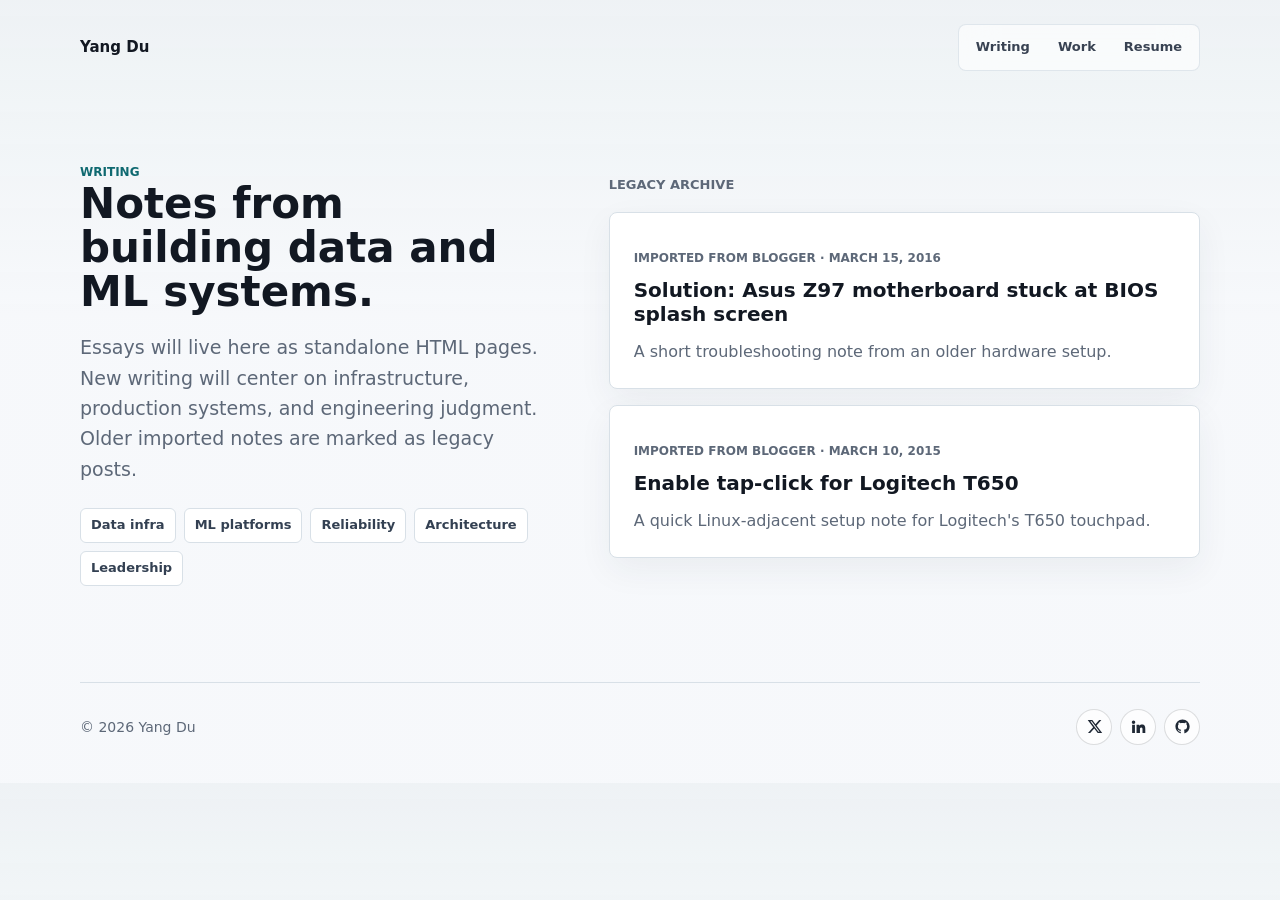
==== blog/index.html @ 54e2e7ce "Modernize personal site and migrate legacy posts" ====
<!DOCTYPE html>
<html lang="en">
  <head>
    <meta charset="utf-8">
    <meta name="viewport" content="width=device-width, initial-scale=1">
    <meta name="description" content="Writing by Yang Du on data systems, ML infrastructure, and engineering judgment.">
    <meta name="theme-color" content="#f6f8fb">
    <title>Writing | Yang Du</title>
    <link rel="stylesheet" href="../stylesheets/stylesheet.css">
    <link rel="stylesheet" href="../stylesheets/print.css" media="print">
  </head>
  <body class="content-page">
    <header class="site-header" aria-label="Primary navigation">
      <a class="brand" href="../" aria-label="Yang Du home">Yang Du</a>
      <nav class="nav-links" aria-label="Site">
        <a href="../#writing">Writing</a>
        <a href="../#work">Work</a>
        <a href="../Resume.pdf">Resume</a>
      </nav>
    </header>

    <main class="content-main">
      <section class="section-inner blog-layout" aria-labelledby="writing-title">
        <div class="page-intro">
          <p class="section-kicker">Writing</p>
          <h1 class="page-title" id="writing-title">Notes from building data and ML systems.</h1>
          <p class="page-copy">
            Essays will live here as standalone HTML pages. New writing will center on
            infrastructure, production systems, and engineering judgment. Older imported notes
            are marked as legacy posts.
          </p>
          <div class="topic-cloud" aria-label="Writing topics">
            <span>Data infra</span>
            <span>ML platforms</span>
            <span>Reliability</span>
            <span>Architecture</span>
            <span>Leadership</span>
          </div>
        </div>

        <div class="post-list" aria-label="Posts">
          <p class="archive-label">Legacy archive</p>
          <a class="post-card" href="2016-03-15-asus-z97-bios-splash-screen.html">
            <p class="post-meta">Imported from Blogger · March 15, 2016</p>
            <h2>Solution: Asus Z97 motherboard stuck at BIOS splash screen</h2>
            <p>A short troubleshooting note from an older hardware setup.</p>
          </a>
          <a class="post-card" href="2015-03-10-logitech-t650-tap-click.html">
            <p class="post-meta">Imported from Blogger · March 10, 2015</p>
            <h2>Enable tap-click for Logitech T650</h2>
            <p>A quick Linux-adjacent setup note for Logitech's T650 touchpad.</p>
          </a>
        </div>
      </section>
    </main>

    <footer class="site-footer">
      <p>© 2026 Yang Du</p>
      <div class="social-links compact" aria-label="Social profiles">
        <a class="icon-link" href="https://x.com/M4rakle" aria-label="X profile" title="X">
          <svg viewBox="0 0 24 24" aria-hidden="true"><path d="M18.6 2.8h3.1l-6.8 7.8 8 10.6h-6.3l-5-6.5-5.7 6.5H2.8l7.3-8.3L2.4 2.8h6.5l4.5 6 5.2-6Zm-1.1 16.5h1.7L8 4.6H6.2l11.3 14.7Z"/></svg>
        </a>
        <a class="icon-link" href="https://www.linkedin.com/in/yondu/" aria-label="LinkedIn profile" title="LinkedIn">
          <svg viewBox="0 0 24 24" aria-hidden="true"><path d="M4.98 3.5a2.5 2.5 0 1 1-.01 5.01 2.5 2.5 0 0 1 .01-5.01ZM3 9.65h3.96V21H3V9.65Zm6.23 0h3.79v1.55h.05c.53-1 1.83-1.92 3.76-1.92 4.02 0 4.76 2.65 4.76 6.1V21h-3.95v-5c0-1.2-.02-2.73-1.66-2.73-1.67 0-1.93 1.3-1.93 2.64V21H9.23V9.65Z"/></svg>
        </a>
        <a class="icon-link" href="https://github.com/m4rakle" aria-label="GitHub profile" title="GitHub">
          <svg viewBox="0 0 24 24" aria-hidden="true"><path d="M12 2.1c-5.5 0-10 4.5-10 10 0 4.4 2.9 8.2 6.9 9.5.5.1.7-.2.7-.5v-1.8c-2.8.6-3.4-1.2-3.4-1.2-.5-1.1-1.1-1.4-1.1-1.4-.9-.6.1-.6.1-.6 1 .1 1.5 1 1.5 1 .9 1.5 2.3 1.1 2.8.8.1-.6.3-1.1.6-1.3-2.2-.3-4.6-1.1-4.6-4.9 0-1.1.4-2 1-2.7-.1-.3-.4-1.3.1-2.7 0 0 .8-.3 2.7 1 .8-.2 1.8-.3 2.7-.3.9 0 1.8.1 2.7.3 1.9-1.3 2.7-1 2.7-1 .5 1.4.2 2.4.1 2.7.6.7 1 1.6 1 2.7 0 3.8-2.3 4.6-4.6 4.9.4.3.7.9.7 1.8v2.7c0 .3.2.6.7.5 4-1.3 6.8-5.1 6.8-9.5 0-5.5-4.5-10-10-10Z"/></svg>
        </a>
      </div>
    </footer>
  </body>
</html>
---- stylesheets/stylesheet.css ----
:root {
  --bg: #f6f8fb;
  --ink: #121822;
  --muted: #5d6878;
  --soft: #eef2f4;
  --surface: #ffffff;
  --surface-strong: rgba(255, 255, 255, 0.84);
  --line: #d8e0e7;
  --teal: #0f6970;
  --green: #3f7d4c;
  --gold: #b97919;
  --shadow: 0 24px 70px rgba(33, 45, 61, 0.12);
}

* {
  box-sizing: border-box;
}

html {
  scroll-behavior: smooth;
}

body {
  margin: 0;
  color: var(--ink);
  background: var(--bg);
  font-family: Inter, ui-sans-serif, system-ui, -apple-system, BlinkMacSystemFont, "Segoe UI", sans-serif;
  font-size: 16px;
  line-height: 1.6;
  letter-spacing: 0;
}

body.content-page {
  background:
    linear-gradient(180deg, rgba(238, 242, 244, 0.92), rgba(246, 248, 251, 0.96) 320px),
    var(--bg);
}

a {
  color: inherit;
  text-decoration: none;
}

a:focus-visible,
button:focus-visible {
  outline: 3px solid rgba(15, 105, 112, 0.34);
  outline-offset: 3px;
}

p,
h1,
h2,
h3 {
  margin: 0;
}

.site-header {
  position: absolute;
  z-index: 4;
  top: 0;
  left: 0;
  right: 0;
  display: flex;
  align-items: center;
  justify-content: space-between;
  gap: 24px;
  width: min(1120px, calc(100% - 48px));
  margin: 0 auto;
  padding: 24px 0;
}

.content-page .site-header {
  position: relative;
}

.brand {
  color: var(--ink);
  font-size: 15px;
  font-weight: 750;
  line-height: 1;
}

.nav-links {
  display: flex;
  align-items: center;
  gap: 6px;
  padding: 6px;
  border: 1px solid rgba(216, 224, 231, 0.78);
  border-radius: 8px;
  background: rgba(255, 255, 255, 0.62);
  backdrop-filter: blur(18px);
}

.nav-links a {
  min-height: 32px;
  padding: 6px 11px;
  border-radius: 6px;
  color: #384252;
  font-size: 13px;
  font-weight: 650;
}

.nav-links a:hover {
  background: rgba(15, 105, 112, 0.08);
  color: var(--teal);
}

.hero {
  position: relative;
  display: flex;
  min-height: 78vh;
  overflow: hidden;
  align-items: center;
  border-bottom: 1px solid var(--line);
  background: #f4f7f8;
}

.signal-canvas {
  position: absolute;
  inset: 0;
  width: 100%;
  height: 100%;
}

.hero-shade {
  position: absolute;
  inset: 0;
  background:
    linear-gradient(90deg, rgba(246, 248, 251, 0.98) 0%, rgba(246, 248, 251, 0.86) 46%, rgba(246, 248, 251, 0.38) 100%),
    linear-gradient(180deg, rgba(185, 121, 25, 0.1), rgba(15, 105, 112, 0.08));
}

.hero-content {
  position: relative;
  z-index: 2;
  width: min(1120px, calc(100% - 48px));
  margin: 0 auto;
  padding: 104px 0 72px;
}

.eyebrow,
.section-kicker,
.card-label,
.post-meta {
  color: var(--teal);
  font-size: 12px;
  font-weight: 800;
  letter-spacing: 0;
  text-transform: uppercase;
}

.hero h1 {
  max-width: 720px;
  margin-top: 14px;
  color: var(--ink);
  font-size: 72px;
  font-weight: 800;
  line-height: 0.96;
  letter-spacing: 0;
}

.hero-copy {
  max-width: 690px;
  margin-top: 24px;
  color: #253041;
  font-size: 22px;
  line-height: 1.45;
}

.hero-actions {
  display: flex;
  flex-wrap: wrap;
  align-items: center;
  gap: 12px;
  margin-top: 34px;
}

.button {
  display: inline-flex;
  min-height: 44px;
  align-items: center;
  justify-content: center;
  padding: 10px 16px;
  border: 1px solid transparent;
  border-radius: 6px;
  font-size: 14px;
  font-weight: 760;
}

.button.primary {
  color: #ffffff;
  background: var(--ink);
  box-shadow: 0 12px 28px rgba(18, 24, 34, 0.16);
}

.button.primary:hover {
  background: #263140;
}

.button.secondary {
  border-color: rgba(18, 24, 34, 0.16);
  color: #263140;
  background: var(--surface-strong);
}

.button.secondary:hover {
  border-color: rgba(15, 105, 112, 0.28);
  color: var(--teal);
}

.social-links {
  display: flex;
  align-items: center;
  gap: 8px;
}

.icon-link {
  display: inline-flex;
  width: 42px;
  height: 42px;
  align-items: center;
  justify-content: center;
  border: 1px solid rgba(18, 24, 34, 0.14);
  border-radius: 50%;
  color: #1f2835;
  background: rgba(255, 255, 255, 0.72);
  transition: transform 160ms ease, border-color 160ms ease, color 160ms ease, background 160ms ease;
}

.icon-link:hover {
  transform: translateY(-2px);
  border-color: rgba(15, 105, 112, 0.34);
  color: var(--teal);
  background: #ffffff;
}

.icon-link svg {
  width: 19px;
  height: 19px;
  fill: currentColor;
}

.proof-grid {
  display: grid;
  max-width: 780px;
  grid-template-columns: repeat(3, minmax(0, 1fr));
  gap: 0;
  margin: 58px 0 0;
  border-top: 1px solid rgba(18, 24, 34, 0.12);
  border-bottom: 1px solid rgba(18, 24, 34, 0.12);
}

.proof-grid div {
  min-width: 0;
  padding: 20px 22px;
  border-right: 1px solid rgba(18, 24, 34, 0.12);
}

.proof-grid div:first-child {
  padding-left: 0;
}

.proof-grid div:last-child {
  border-right: 0;
}

.proof-grid dt {
  color: var(--ink);
  font-size: 20px;
  font-weight: 800;
  line-height: 1.1;
}

.proof-grid dd {
  margin: 6px 0 0;
  color: var(--muted);
  font-size: 13px;
  line-height: 1.45;
}

.section {
  padding: 86px 0;
}

.band {
  background: var(--surface);
}

.section-inner {
  width: min(1120px, calc(100% - 48px));
  margin: 0 auto;
}

.split,
.work-layout,
.blog-layout {
  display: grid;
  grid-template-columns: minmax(0, 0.88fr) minmax(0, 1.12fr);
  gap: 64px;
  align-items: start;
}

.section h2,
.page-title {
  max-width: 580px;
  margin-top: 10px;
  color: var(--ink);
  font-size: 42px;
  font-weight: 800;
  line-height: 1.05;
  letter-spacing: 0;
}

.section-copy {
  max-width: 610px;
  color: var(--muted);
  font-size: 18px;
}

.text-link {
  display: inline-flex;
  align-items: center;
  margin-top: 18px;
  color: var(--teal);
  font-weight: 780;
}

.text-link::after {
  width: 34px;
  height: 1px;
  margin-left: 10px;
  background: currentColor;
  content: "";
}

.card-grid {
  display: grid;
  grid-template-columns: repeat(3, minmax(0, 1fr));
  gap: 18px;
  margin-top: 42px;
}

.card {
  min-width: 0;
  padding: 24px;
  border: 1px solid var(--line);
  border-radius: 8px;
  background: #fbfcfd;
  box-shadow: 0 10px 30px rgba(33, 45, 61, 0.05);
}

.card h3,
.work-list h3,
.post-list h2 {
  margin-top: 10px;
  color: var(--ink);
  font-size: 20px;
  font-weight: 800;
  line-height: 1.22;
  letter-spacing: 0;
}

.card p:last-child,
.work-list p,
.post-list p {
  margin-top: 12px;
  color: var(--muted);
}

.work-list {
  display: grid;
  gap: 22px;
}

.work-list article {
  padding-bottom: 22px;
  border-bottom: 1px solid var(--line);
}

.work-list article:last-child {
  padding-bottom: 0;
  border-bottom: 0;
}

.content-main {
  padding: 68px 0 96px;
}

.page-intro {
  max-width: 780px;
}

.page-title {
  margin-top: 0;
}

.page-copy {
  max-width: 700px;
  margin-top: 18px;
  color: var(--muted);
  font-size: 19px;
}

.post-list {
  display: grid;
  gap: 16px;
}

.archive-label {
  color: var(--muted);
  font-size: 13px;
  font-weight: 800;
  letter-spacing: 0;
  text-transform: uppercase;
}

.post-card {
  display: block;
  padding: 24px;
  border: 1px solid var(--line);
  border-radius: 8px;
  background: var(--surface);
  box-shadow: 0 12px 34px rgba(33, 45, 61, 0.06);
}

.post-card:hover {
  border-color: rgba(15, 105, 112, 0.3);
}

.back-link {
  display: inline-flex;
  margin-bottom: 24px;
  color: var(--teal);
  font-size: 14px;
  font-weight: 760;
}

.post-article {
  max-width: 820px;
}

.post-header {
  padding-bottom: 28px;
  border-bottom: 1px solid var(--line);
}

.legacy-note {
  margin-top: 24px;
  padding: 16px 18px;
  border: 1px solid rgba(185, 121, 25, 0.28);
  border-radius: 8px;
  color: #4d4337;
  background: rgba(255, 252, 246, 0.82);
}

.post-body {
  margin-top: 34px;
  color: #253041;
  font-size: 18px;
}

.post-body p,
.post-body ol {
  margin: 0 0 22px;
}

.post-body ol {
  padding-left: 24px;
}

.post-body li {
  margin-bottom: 12px;
}

.empty-state {
  padding: 28px;
  border: 1px dashed rgba(15, 105, 112, 0.32);
  border-radius: 8px;
  color: var(--muted);
  background: rgba(255, 255, 255, 0.66);
}

.topic-cloud {
  display: flex;
  flex-wrap: wrap;
  gap: 8px;
  margin-top: 24px;
}

.topic-cloud span {
  padding: 6px 10px;
  border: 1px solid var(--line);
  border-radius: 6px;
  color: #334052;
  background: var(--surface);
  font-size: 13px;
  font-weight: 700;
}

.site-footer {
  display: flex;
  align-items: center;
  justify-content: space-between;
  gap: 20px;
  width: min(1120px, calc(100% - 48px));
  margin: 0 auto;
  padding: 26px 0 38px;
  border-top: 1px solid var(--line);
  color: var(--muted);
  font-size: 14px;
}

.site-footer .icon-link,
.social-links.compact .icon-link {
  width: 36px;
  height: 36px;
}

.site-footer .icon-link svg,
.social-links.compact .icon-link svg {
  width: 17px;
  height: 17px;
}

@media (max-width: 900px) {
  .hero h1 {
    font-size: 56px;
  }

  .hero-copy {
    font-size: 19px;
  }

  .split,
  .work-layout,
  .blog-layout {
    grid-template-columns: 1fr;
    gap: 30px;
  }

  .card-grid {
    grid-template-columns: 1fr;
  }
}

@media (max-width: 640px) {
  .site-header {
    width: min(100% - 32px, 1120px);
    flex-direction: column;
    align-items: flex-start;
    gap: 14px;
    padding-top: 18px;
  }

  .nav-links {
    width: 100%;
    justify-content: space-between;
  }

  .nav-links a {
    flex: 1;
    text-align: center;
  }

  .hero {
    min-height: 82vh;
  }

  .hero-shade {
    background:
      linear-gradient(90deg, rgba(246, 248, 251, 0.98) 0%, rgba(246, 248, 251, 0.9) 100%),
      linear-gradient(180deg, rgba(185, 121, 25, 0.08), rgba(15, 105, 112, 0.06));
  }

  .hero-content {
    width: min(100% - 32px, 1120px);
    padding: 148px 0 48px;
  }

  .hero h1 {
    font-size: 46px;
  }

  .hero-copy {
    font-size: 18px;
  }

  .hero-actions {
    align-items: stretch;
  }

  .button {
    flex: 1 1 132px;
  }

  .social-links {
    flex: 1 1 100%;
  }

  .proof-grid {
    grid-template-columns: 1fr;
    margin-top: 40px;
  }

  .proof-grid div,
  .proof-grid div:first-child {
    padding: 16px 0;
    border-right: 0;
    border-bottom: 1px solid rgba(18, 24, 34, 0.12);
  }

  .proof-grid div:last-child {
    border-bottom: 0;
  }

  .section,
  .content-main {
    padding: 58px 0;
  }

  .section-inner,
  .site-footer {
    width: min(100% - 32px, 1120px);
  }

  .section h2,
  .page-title {
    font-size: 32px;
  }

  .section-copy,
  .page-copy {
    font-size: 17px;
  }

  .post-body {
    font-size: 17px;
  }

  .card,
  .post-card,
  .empty-state {
    padding: 20px;
  }

  .site-footer {
    flex-direction: column;
    align-items: flex-start;
  }
}
---- stylesheets/print.css ----
* {
  box-sizing: border-box;
}

body {
  margin: 0.5in;
  color: #111111;
  background: #ffffff;
  font: 12pt/1.5 Georgia, "Times New Roman", serif;
}

a {
  color: #111111;
  text-decoration: underline;
}

.site-header,
.signal-canvas,
.hero-shade,
.hero-actions,
.site-footer {
  display: none;
}

.hero,
.section,
.content-main {
  min-height: 0;
  padding: 0 0 24pt;
  border: 0;
  background: transparent;
}

.hero-content,
.section-inner {
  width: auto;
  padding: 0;
}

h1,
h2,
h3,
p {
  margin: 0 0 10pt;
}

h1 {
  font-size: 28pt;
}

h2,
.page-title {
  font-size: 18pt;
}

.card,
.post-card,
.empty-state {
  padding: 0;
  border: 0;
  box-shadow: none;
}
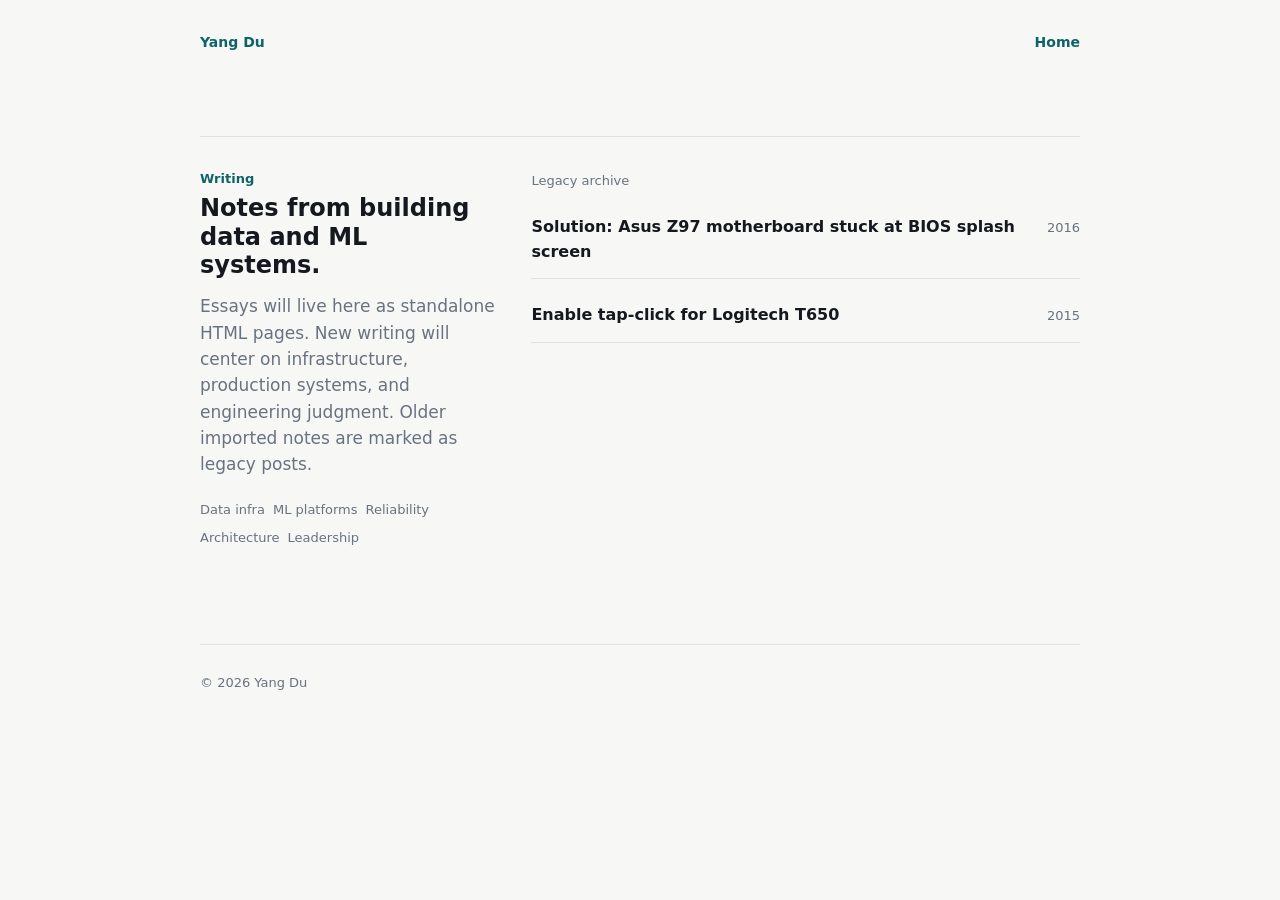
==== commit d65c8816: "Simplify personal site landing page" ====
--- a/blog/index.html
+++ b/blog/index.html
@@ -13,14 +13,12 @@
     <header class="site-header" aria-label="Primary navigation">
       <a class="brand" href="../" aria-label="Yang Du home">Yang Du</a>
       <nav class="nav-links" aria-label="Site">
-        <a href="../#writing">Writing</a>
-        <a href="../#work">Work</a>
-        <a href="../Resume.pdf">Resume</a>
+        <a href="../">Home</a>
       </nav>
     </header>
 
     <main class="content-main">
-      <section class="section-inner blog-layout" aria-labelledby="writing-title">
+      <section class="page-shell blog-layout" aria-labelledby="writing-title">
         <div class="page-intro">
           <p class="section-kicker">Writing</p>
           <h1 class="page-title" id="writing-title">Notes from building data and ML systems.</h1>
@@ -41,32 +39,17 @@
         <div class="post-list" aria-label="Posts">
           <p class="archive-label">Legacy archive</p>
           <a class="post-card" href="2016-03-15-asus-z97-bios-splash-screen.html">
-            <p class="post-meta">Imported from Blogger · March 15, 2016</p>
-            <h2>Solution: Asus Z97 motherboard stuck at BIOS splash screen</h2>
-            <p>A short troubleshooting note from an older hardware setup.</p>
+            <span>Solution: Asus Z97 motherboard stuck at BIOS splash screen</span>
+            <span>2016</span>
           </a>
           <a class="post-card" href="2015-03-10-logitech-t650-tap-click.html">
-            <p class="post-meta">Imported from Blogger · March 10, 2015</p>
-            <h2>Enable tap-click for Logitech T650</h2>
-            <p>A quick Linux-adjacent setup note for Logitech's T650 touchpad.</p>
+            <span>Enable tap-click for Logitech T650</span>
+            <span>2015</span>
           </a>
         </div>
       </section>
     </main>
 
-    <footer class="site-footer">
-      <p>© 2026 Yang Du</p>
-      <div class="social-links compact" aria-label="Social profiles">
-        <a class="icon-link" href="https://x.com/M4rakle" aria-label="X profile" title="X">
-          <svg viewBox="0 0 24 24" aria-hidden="true"><path d="M18.6 2.8h3.1l-6.8 7.8 8 10.6h-6.3l-5-6.5-5.7 6.5H2.8l7.3-8.3L2.4 2.8h6.5l4.5 6 5.2-6Zm-1.1 16.5h1.7L8 4.6H6.2l11.3 14.7Z"/></svg>
-        </a>
-        <a class="icon-link" href="https://www.linkedin.com/in/yondu/" aria-label="LinkedIn profile" title="LinkedIn">
-          <svg viewBox="0 0 24 24" aria-hidden="true"><path d="M4.98 3.5a2.5 2.5 0 1 1-.01 5.01 2.5 2.5 0 0 1 .01-5.01ZM3 9.65h3.96V21H3V9.65Zm6.23 0h3.79v1.55h.05c.53-1 1.83-1.92 3.76-1.92 4.02 0 4.76 2.65 4.76 6.1V21h-3.95v-5c0-1.2-.02-2.73-1.66-2.73-1.67 0-1.93 1.3-1.93 2.64V21H9.23V9.65Z"/></svg>
-        </a>
-        <a class="icon-link" href="https://github.com/m4rakle" aria-label="GitHub profile" title="GitHub">
-          <svg viewBox="0 0 24 24" aria-hidden="true"><path d="M12 2.1c-5.5 0-10 4.5-10 10 0 4.4 2.9 8.2 6.9 9.5.5.1.7-.2.7-.5v-1.8c-2.8.6-3.4-1.2-3.4-1.2-.5-1.1-1.1-1.4-1.1-1.4-.9-.6.1-.6.1-.6 1 .1 1.5 1 1.5 1 .9 1.5 2.3 1.1 2.8.8.1-.6.3-1.1.6-1.3-2.2-.3-4.6-1.1-4.6-4.9 0-1.1.4-2 1-2.7-.1-.3-.4-1.3.1-2.7 0 0 .8-.3 2.7 1 .8-.2 1.8-.3 2.7-.3.9 0 1.8.1 2.7.3 1.9-1.3 2.7-1 2.7-1 .5 1.4.2 2.4.1 2.7.6.7 1 1.6 1 2.7 0 3.8-2.3 4.6-4.6 4.9.4.3.7.9.7 1.8v2.7c0 .3.2.6.7.5 4-1.3 6.8-5.1 6.8-9.5 0-5.5-4.5-10-10-10Z"/></svg>
-        </a>
-      </div>
-    </footer>
+    <footer class="site-footer">© 2026 Yang Du</footer>
   </body>
 </html>
--- a/stylesheets/stylesheet.css
+++ b/stylesheets/stylesheet.css
@@ -1,15 +1,11 @@
 :root {
-  --bg: #f6f8fb;
-  --ink: #121822;
-  --muted: #5d6878;
-  --soft: #eef2f4;
+  --bg: #f7f8f6;
+  --ink: #15191f;
+  --muted: #69727f;
+  --line: #dde3e0;
   --surface: #ffffff;
-  --surface-strong: rgba(255, 255, 255, 0.84);
-  --line: #d8e0e7;
-  --teal: #0f6970;
-  --green: #3f7d4c;
-  --gold: #b97919;
-  --shadow: 0 24px 70px rgba(33, 45, 61, 0.12);
+  --accent: #0d6468;
+  --warm: #b17424;
 }
 
 * {
@@ -17,23 +13,18 @@
 }
 
 html {
-  scroll-behavior: smooth;
+  background: var(--bg);
 }
 
 body {
+  min-height: 100vh;
   margin: 0;
   color: var(--ink);
   background: var(--bg);
-  font-family: Inter, ui-sans-serif, system-ui, -apple-system, BlinkMacSystemFont, "Segoe UI", sans-serif;
+  font-family: ui-sans-serif, system-ui, -apple-system, BlinkMacSystemFont, "Segoe UI", sans-serif;
   font-size: 16px;
-  line-height: 1.6;
+  line-height: 1.55;
   letter-spacing: 0;
-}
-
-body.content-page {
-  background:
-    linear-gradient(180deg, rgba(238, 242, 244, 0.92), rgba(246, 248, 251, 0.96) 320px),
-    var(--bg);
 }
 
 a {
@@ -41,610 +32,274 @@
   text-decoration: none;
 }
 
-a:focus-visible,
-button:focus-visible {
-  outline: 3px solid rgba(15, 105, 112, 0.34);
-  outline-offset: 3px;
+a:focus-visible {
+  outline: 3px solid rgba(13, 100, 104, 0.28);
+  outline-offset: 4px;
 }
 
 p,
 h1,
-h2,
-h3 {
+h2 {
   margin: 0;
 }
 
-.site-header {
-  position: absolute;
-  z-index: 4;
-  top: 0;
-  left: 0;
-  right: 0;
-  display: flex;
-  align-items: center;
-  justify-content: space-between;
-  gap: 24px;
-  width: min(1120px, calc(100% - 48px));
+.home-shell,
+.page-shell {
+  width: min(880px, calc(100% - 48px));
   margin: 0 auto;
-  padding: 24px 0;
-}
-
-.content-page .site-header {
-  position: relative;
-}
-
-.brand {
+}
+
+.home-shell {
+  display: grid;
+  gap: 68px;
+  padding: 120px 0 96px;
+}
+
+.profile {
+  max-width: 720px;
+}
+
+.section-label,
+.section-kicker,
+.post-meta {
+  color: var(--accent);
+  font-size: 13px;
+  font-weight: 760;
+  line-height: 1.2;
+}
+
+.profile h1 {
   color: var(--ink);
-  font-size: 15px;
-  font-weight: 750;
-  line-height: 1;
-}
-
-.nav-links {
-  display: flex;
-  align-items: center;
-  gap: 6px;
-  padding: 6px;
-  border: 1px solid rgba(216, 224, 231, 0.78);
-  border-radius: 8px;
-  background: rgba(255, 255, 255, 0.62);
-  backdrop-filter: blur(18px);
-}
-
-.nav-links a {
-  min-height: 32px;
-  padding: 6px 11px;
-  border-radius: 6px;
-  color: #384252;
-  font-size: 13px;
-  font-weight: 650;
-}
-
-.nav-links a:hover {
-  background: rgba(15, 105, 112, 0.08);
-  color: var(--teal);
-}
-
-.hero {
-  position: relative;
-  display: flex;
-  min-height: 78vh;
-  overflow: hidden;
-  align-items: center;
-  border-bottom: 1px solid var(--line);
-  background: #f4f7f8;
-}
-
-.signal-canvas {
-  position: absolute;
-  inset: 0;
-  width: 100%;
-  height: 100%;
-}
-
-.hero-shade {
-  position: absolute;
-  inset: 0;
-  background:
-    linear-gradient(90deg, rgba(246, 248, 251, 0.98) 0%, rgba(246, 248, 251, 0.86) 46%, rgba(246, 248, 251, 0.38) 100%),
-    linear-gradient(180deg, rgba(185, 121, 25, 0.1), rgba(15, 105, 112, 0.08));
-}
-
-.hero-content {
-  position: relative;
-  z-index: 2;
-  width: min(1120px, calc(100% - 48px));
-  margin: 0 auto;
-  padding: 104px 0 72px;
-}
-
-.eyebrow,
-.section-kicker,
-.card-label,
-.post-meta {
-  color: var(--teal);
-  font-size: 12px;
-  font-weight: 800;
+  font-size: clamp(46px, 6vw, 78px);
+  font-weight: 760;
+  line-height: 0.98;
   letter-spacing: 0;
-  text-transform: uppercase;
-}
-
-.hero h1 {
-  max-width: 720px;
-  margin-top: 14px;
-  color: var(--ink);
-  font-size: 72px;
-  font-weight: 800;
-  line-height: 0.96;
-  letter-spacing: 0;
-}
-
-.hero-copy {
-  max-width: 690px;
-  margin-top: 24px;
-  color: #253041;
+}
+
+.intro {
+  max-width: 560px;
+  margin-top: 18px;
+  color: #29313b;
   font-size: 22px;
-  line-height: 1.45;
-}
-
-.hero-actions {
-  display: flex;
-  flex-wrap: wrap;
-  align-items: center;
-  gap: 12px;
-  margin-top: 34px;
-}
-
-.button {
-  display: inline-flex;
-  min-height: 44px;
-  align-items: center;
-  justify-content: center;
-  padding: 10px 16px;
-  border: 1px solid transparent;
-  border-radius: 6px;
-  font-size: 14px;
-  font-weight: 760;
-}
-
-.button.primary {
-  color: #ffffff;
-  background: var(--ink);
-  box-shadow: 0 12px 28px rgba(18, 24, 34, 0.16);
-}
-
-.button.primary:hover {
-  background: #263140;
-}
-
-.button.secondary {
-  border-color: rgba(18, 24, 34, 0.16);
-  color: #263140;
-  background: var(--surface-strong);
-}
-
-.button.secondary:hover {
-  border-color: rgba(15, 105, 112, 0.28);
-  color: var(--teal);
+  line-height: 1.42;
 }
 
 .social-links {
   display: flex;
   align-items: center;
-  gap: 8px;
+  gap: 12px;
+  margin-top: 26px;
 }
 
 .icon-link {
   display: inline-flex;
-  width: 42px;
-  height: 42px;
+  width: 46px;
+  height: 46px;
   align-items: center;
   justify-content: center;
-  border: 1px solid rgba(18, 24, 34, 0.14);
+  border: 1px solid var(--line);
   border-radius: 50%;
-  color: #1f2835;
-  background: rgba(255, 255, 255, 0.72);
-  transition: transform 160ms ease, border-color 160ms ease, color 160ms ease, background 160ms ease;
+  color: var(--ink);
+  background: var(--surface);
 }
 
 .icon-link:hover {
-  transform: translateY(-2px);
-  border-color: rgba(15, 105, 112, 0.34);
-  color: var(--teal);
-  background: #ffffff;
+  border-color: rgba(13, 100, 104, 0.36);
+  color: var(--accent);
 }
 
 .icon-link svg {
-  width: 19px;
-  height: 19px;
+  width: 20px;
+  height: 20px;
   fill: currentColor;
 }
 
-.proof-grid {
+.writing-preview,
+.blog-layout {
   display: grid;
-  max-width: 780px;
-  grid-template-columns: repeat(3, minmax(0, 1fr));
-  gap: 0;
-  margin: 58px 0 0;
-  border-top: 1px solid rgba(18, 24, 34, 0.12);
-  border-bottom: 1px solid rgba(18, 24, 34, 0.12);
-}
-
-.proof-grid div {
+  grid-template-columns: minmax(0, 0.7fr) minmax(0, 1.3fr);
+  gap: 36px;
+  align-items: start;
+  padding-top: 34px;
+  border-top: 1px solid var(--line);
+}
+
+.writing-preview h2,
+.page-title {
+  margin-top: 8px;
+  font-size: 24px;
+  font-weight: 720;
+  line-height: 1.18;
+  letter-spacing: 0;
+}
+
+.post-list {
+  display: grid;
+  gap: 10px;
+}
+
+.post-card {
+  display: grid;
+  grid-template-columns: minmax(0, 1fr) auto;
+  gap: 18px;
+  align-items: baseline;
+  padding: 14px 0;
+  border-bottom: 1px solid var(--line);
+}
+
+.post-card:first-child {
+  padding-top: 0;
+}
+
+.post-card span:first-child {
   min-width: 0;
-  padding: 20px 22px;
-  border-right: 1px solid rgba(18, 24, 34, 0.12);
-}
-
-.proof-grid div:first-child {
-  padding-left: 0;
-}
-
-.proof-grid div:last-child {
-  border-right: 0;
-}
-
-.proof-grid dt {
   color: var(--ink);
-  font-size: 20px;
-  font-weight: 800;
-  line-height: 1.1;
-}
-
-.proof-grid dd {
-  margin: 6px 0 0;
+  font-weight: 660;
+}
+
+.post-card span:last-child {
   color: var(--muted);
   font-size: 13px;
-  line-height: 1.45;
-}
-
-.section {
-  padding: 86px 0;
-}
-
-.band {
-  background: var(--surface);
-}
-
-.section-inner {
-  width: min(1120px, calc(100% - 48px));
+  white-space: nowrap;
+}
+
+.post-card:hover span:first-child {
+  color: var(--accent);
+}
+
+.site-header {
+  display: flex;
+  justify-content: space-between;
+  gap: 24px;
+  width: min(880px, calc(100% - 48px));
   margin: 0 auto;
-}
-
-.split,
-.work-layout,
-.blog-layout {
-  display: grid;
-  grid-template-columns: minmax(0, 0.88fr) minmax(0, 1.12fr);
-  gap: 64px;
-  align-items: start;
-}
-
-.section h2,
-.page-title {
-  max-width: 580px;
-  margin-top: 10px;
-  color: var(--ink);
-  font-size: 42px;
-  font-weight: 800;
-  line-height: 1.05;
-  letter-spacing: 0;
-}
-
-.section-copy {
-  max-width: 610px;
+  padding: 32px 0 0;
+}
+
+.brand,
+.nav-links a,
+.back-link {
+  color: var(--accent);
+  font-size: 14px;
+  font-weight: 720;
+}
+
+.nav-links {
+  display: flex;
+  gap: 18px;
+}
+
+.content-main {
+  padding: 82px 0 96px;
+}
+
+.page-copy {
+  max-width: 620px;
+  margin-top: 14px;
   color: var(--muted);
-  font-size: 18px;
-}
-
-.text-link {
-  display: inline-flex;
-  align-items: center;
-  margin-top: 18px;
-  color: var(--teal);
-  font-weight: 780;
-}
-
-.text-link::after {
-  width: 34px;
-  height: 1px;
-  margin-left: 10px;
-  background: currentColor;
-  content: "";
-}
-
-.card-grid {
-  display: grid;
-  grid-template-columns: repeat(3, minmax(0, 1fr));
-  gap: 18px;
-  margin-top: 42px;
-}
-
-.card {
-  min-width: 0;
-  padding: 24px;
-  border: 1px solid var(--line);
-  border-radius: 8px;
-  background: #fbfcfd;
-  box-shadow: 0 10px 30px rgba(33, 45, 61, 0.05);
-}
-
-.card h3,
-.work-list h3,
-.post-list h2 {
-  margin-top: 10px;
-  color: var(--ink);
-  font-size: 20px;
-  font-weight: 800;
-  line-height: 1.22;
-  letter-spacing: 0;
-}
-
-.card p:last-child,
-.work-list p,
-.post-list p {
-  margin-top: 12px;
-  color: var(--muted);
-}
-
-.work-list {
-  display: grid;
-  gap: 22px;
-}
-
-.work-list article {
-  padding-bottom: 22px;
-  border-bottom: 1px solid var(--line);
-}
-
-.work-list article:last-child {
-  padding-bottom: 0;
-  border-bottom: 0;
-}
-
-.content-main {
-  padding: 68px 0 96px;
-}
-
-.page-intro {
-  max-width: 780px;
-}
-
-.page-title {
-  margin-top: 0;
-}
-
-.page-copy {
-  max-width: 700px;
-  margin-top: 18px;
-  color: var(--muted);
-  font-size: 19px;
-}
-
-.post-list {
-  display: grid;
-  gap: 16px;
-}
-
-.archive-label {
-  color: var(--muted);
-  font-size: 13px;
-  font-weight: 800;
-  letter-spacing: 0;
-  text-transform: uppercase;
-}
-
-.post-card {
-  display: block;
-  padding: 24px;
-  border: 1px solid var(--line);
-  border-radius: 8px;
-  background: var(--surface);
-  box-shadow: 0 12px 34px rgba(33, 45, 61, 0.06);
-}
-
-.post-card:hover {
-  border-color: rgba(15, 105, 112, 0.3);
-}
-
-.back-link {
-  display: inline-flex;
-  margin-bottom: 24px;
-  color: var(--teal);
-  font-size: 14px;
-  font-weight: 760;
-}
-
-.post-article {
-  max-width: 820px;
-}
-
-.post-header {
-  padding-bottom: 28px;
-  border-bottom: 1px solid var(--line);
-}
-
-.legacy-note {
-  margin-top: 24px;
-  padding: 16px 18px;
-  border: 1px solid rgba(185, 121, 25, 0.28);
-  border-radius: 8px;
-  color: #4d4337;
-  background: rgba(255, 252, 246, 0.82);
-}
-
-.post-body {
-  margin-top: 34px;
-  color: #253041;
-  font-size: 18px;
-}
-
-.post-body p,
-.post-body ol {
-  margin: 0 0 22px;
-}
-
-.post-body ol {
-  padding-left: 24px;
-}
-
-.post-body li {
-  margin-bottom: 12px;
-}
-
-.empty-state {
-  padding: 28px;
-  border: 1px dashed rgba(15, 105, 112, 0.32);
-  border-radius: 8px;
-  color: var(--muted);
-  background: rgba(255, 255, 255, 0.66);
+  font-size: 17px;
 }
 
 .topic-cloud {
   display: flex;
   flex-wrap: wrap;
   gap: 8px;
-  margin-top: 24px;
-}
-
-.topic-cloud span {
-  padding: 6px 10px;
-  border: 1px solid var(--line);
-  border-radius: 6px;
-  color: #334052;
-  background: var(--surface);
+  margin-top: 22px;
+}
+
+.topic-cloud span,
+.archive-label {
+  color: var(--muted);
   font-size: 13px;
-  font-weight: 700;
+}
+
+.post-article {
+  max-width: 760px;
+}
+
+.post-header {
+  margin-top: 28px;
+  padding-bottom: 24px;
+  border-bottom: 1px solid var(--line);
+}
+
+.legacy-note {
+  margin-top: 22px;
+  padding: 14px 16px;
+  border-left: 3px solid var(--warm);
+  color: #4f4538;
+  background: #fffaf2;
+}
+
+.post-body {
+  margin-top: 32px;
+  color: #29313b;
+  font-size: 18px;
+}
+
+.post-body p,
+.post-body ol {
+  margin: 0 0 22px;
+}
+
+.post-body ol {
+  padding-left: 24px;
+}
+
+.post-body li {
+  margin-bottom: 10px;
 }
 
 .site-footer {
-  display: flex;
-  align-items: center;
-  justify-content: space-between;
-  gap: 20px;
-  width: min(1120px, calc(100% - 48px));
+  width: min(880px, calc(100% - 48px));
   margin: 0 auto;
-  padding: 26px 0 38px;
+  padding: 28px 0 40px;
   border-top: 1px solid var(--line);
   color: var(--muted);
-  font-size: 14px;
-}
-
-.site-footer .icon-link,
-.social-links.compact .icon-link {
-  width: 36px;
-  height: 36px;
-}
-
-.site-footer .icon-link svg,
-.social-links.compact .icon-link svg {
-  width: 17px;
-  height: 17px;
-}
-
-@media (max-width: 900px) {
-  .hero h1 {
-    font-size: 56px;
-  }
-
-  .hero-copy {
+  font-size: 13px;
+}
+
+.site-footer .social-links {
+  display: none;
+}
+
+@media (max-width: 720px) {
+  .home-shell,
+  .page-shell,
+  .site-footer,
+  .site-header {
+    width: min(100% - 32px, 880px);
+  }
+
+  .home-shell {
+    gap: 52px;
+    padding: 72px 0;
+  }
+
+  .profile h1 {
+    font-size: 48px;
+  }
+
+  .intro {
     font-size: 19px;
   }
 
-  .split,
-  .work-layout,
+  .writing-preview,
   .blog-layout {
     grid-template-columns: 1fr;
-    gap: 30px;
-  }
-
-  .card-grid {
+    gap: 22px;
+  }
+
+  .post-card {
     grid-template-columns: 1fr;
-  }
-}
-
-@media (max-width: 640px) {
+    gap: 4px;
+  }
+
   .site-header {
-    width: min(100% - 32px, 1120px);
-    flex-direction: column;
-    align-items: flex-start;
-    gap: 14px;
-    padding-top: 18px;
-  }
-
-  .nav-links {
-    width: 100%;
-    justify-content: space-between;
-  }
-
-  .nav-links a {
-    flex: 1;
-    text-align: center;
-  }
-
-  .hero {
-    min-height: 82vh;
-  }
-
-  .hero-shade {
-    background:
-      linear-gradient(90deg, rgba(246, 248, 251, 0.98) 0%, rgba(246, 248, 251, 0.9) 100%),
-      linear-gradient(180deg, rgba(185, 121, 25, 0.08), rgba(15, 105, 112, 0.06));
-  }
-
-  .hero-content {
-    width: min(100% - 32px, 1120px);
-    padding: 148px 0 48px;
-  }
-
-  .hero h1 {
-    font-size: 46px;
-  }
-
-  .hero-copy {
-    font-size: 18px;
-  }
-
-  .hero-actions {
-    align-items: stretch;
-  }
-
-  .button {
-    flex: 1 1 132px;
-  }
-
-  .social-links {
-    flex: 1 1 100%;
-  }
-
-  .proof-grid {
-    grid-template-columns: 1fr;
-    margin-top: 40px;
-  }
-
-  .proof-grid div,
-  .proof-grid div:first-child {
-    padding: 16px 0;
-    border-right: 0;
-    border-bottom: 1px solid rgba(18, 24, 34, 0.12);
-  }
-
-  .proof-grid div:last-child {
-    border-bottom: 0;
-  }
-
-  .section,
+    padding-top: 24px;
+  }
+
   .content-main {
-    padding: 58px 0;
-  }
-
-  .section-inner,
-  .site-footer {
-    width: min(100% - 32px, 1120px);
-  }
-
-  .section h2,
-  .page-title {
-    font-size: 32px;
-  }
-
-  .section-copy,
-  .page-copy {
-    font-size: 17px;
-  }
-
-  .post-body {
-    font-size: 17px;
-  }
-
-  .card,
-  .post-card,
-  .empty-state {
-    padding: 20px;
-  }
-
-  .site-footer {
-    flex-direction: column;
-    align-items: flex-start;
-  }
-}
+    padding: 56px 0 72px;
+  }
+}
--- a/stylesheets/print.css
+++ b/stylesheets/print.css
@@ -14,49 +14,47 @@
   text-decoration: underline;
 }
 
+.social-links,
 .site-header,
-.signal-canvas,
-.hero-shade,
-.hero-actions,
 .site-footer {
   display: none;
 }
 
-.hero,
-.section,
-.content-main {
+.home-shell,
+.page-shell {
+  width: auto;
   min-height: 0;
-  padding: 0 0 24pt;
-  border: 0;
-  background: transparent;
+  padding: 0;
 }
 
-.hero-content,
-.section-inner {
-  width: auto;
-  padding: 0;
+.writing-preview,
+.blog-layout {
+  display: block;
+  padding-top: 18pt;
+  border-top: 1px solid #cccccc;
 }
 
 h1,
 h2,
-h3,
 p {
   margin: 0 0 10pt;
 }
 
 h1 {
-  font-size: 28pt;
+  font-size: 24pt;
 }
 
 h2,
 .page-title {
-  font-size: 18pt;
+  font-size: 17pt;
 }
 
-.card,
-.post-card,
-.empty-state {
-  padding: 0;
-  border: 0;
-  box-shadow: none;
+.post-card {
+  display: block;
+  padding: 8pt 0;
+  border-bottom: 1px solid #dddddd;
 }
+
+.post-body {
+  font-size: 12pt;
+}
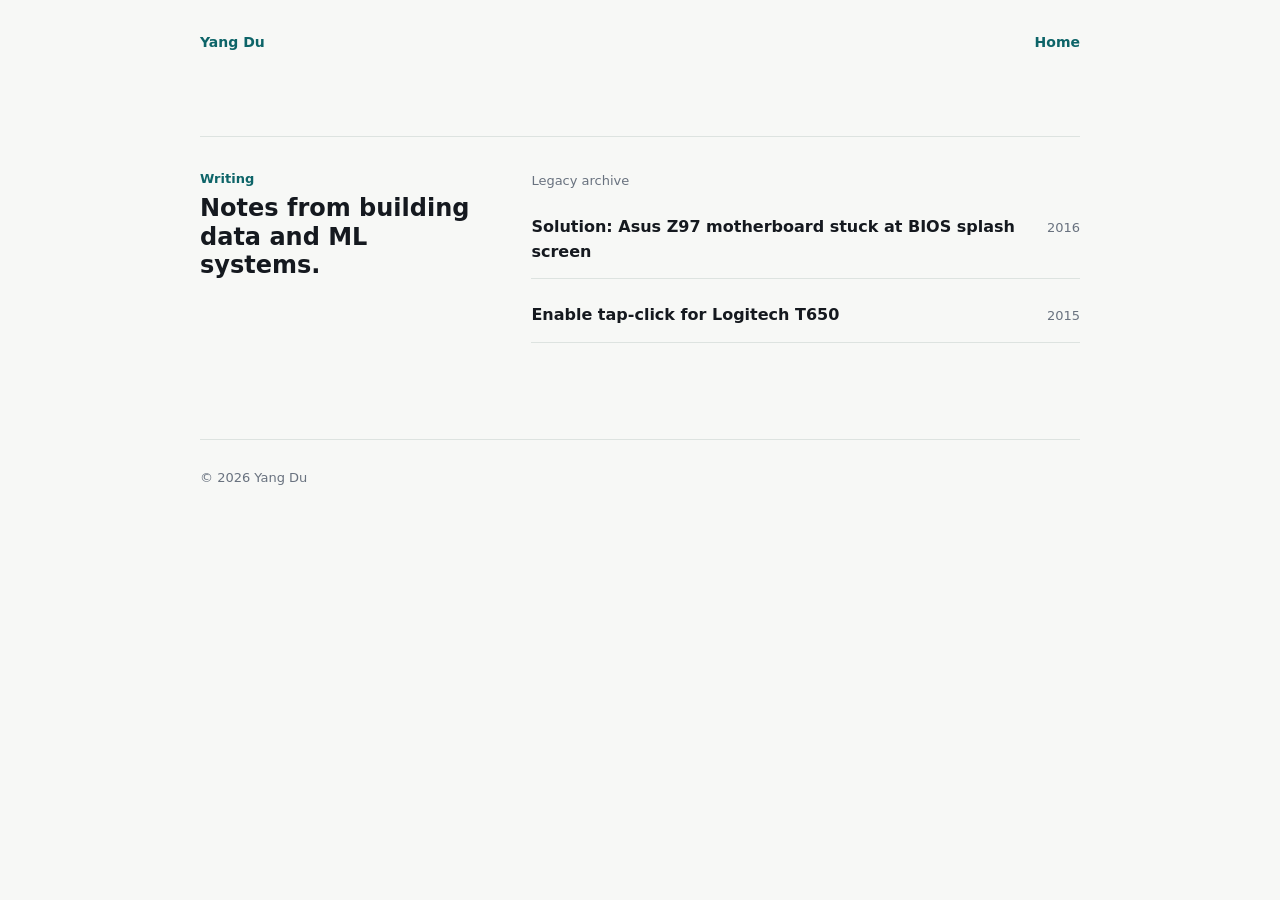
==== commit b84a107b: "Trim blog index intro" ====
--- a/blog/index.html
+++ b/blog/index.html
@@ -22,18 +22,6 @@
         <div class="page-intro">
           <p class="section-kicker">Writing</p>
           <h1 class="page-title" id="writing-title">Notes from building data and ML systems.</h1>
-          <p class="page-copy">
-            Essays will live here as standalone HTML pages. New writing will center on
-            infrastructure, production systems, and engineering judgment. Older imported notes
-            are marked as legacy posts.
-          </p>
-          <div class="topic-cloud" aria-label="Writing topics">
-            <span>Data infra</span>
-            <span>ML platforms</span>
-            <span>Reliability</span>
-            <span>Architecture</span>
-            <span>Leadership</span>
-          </div>
         </div>
 
         <div class="post-list" aria-label="Posts">
--- a/stylesheets/stylesheet.css
+++ b/stylesheets/stylesheet.css
@@ -193,21 +193,6 @@
   padding: 82px 0 96px;
 }
 
-.page-copy {
-  max-width: 620px;
-  margin-top: 14px;
-  color: var(--muted);
-  font-size: 17px;
-}
-
-.topic-cloud {
-  display: flex;
-  flex-wrap: wrap;
-  gap: 8px;
-  margin-top: 22px;
-}
-
-.topic-cloud span,
 .archive-label {
   color: var(--muted);
   font-size: 13px;
